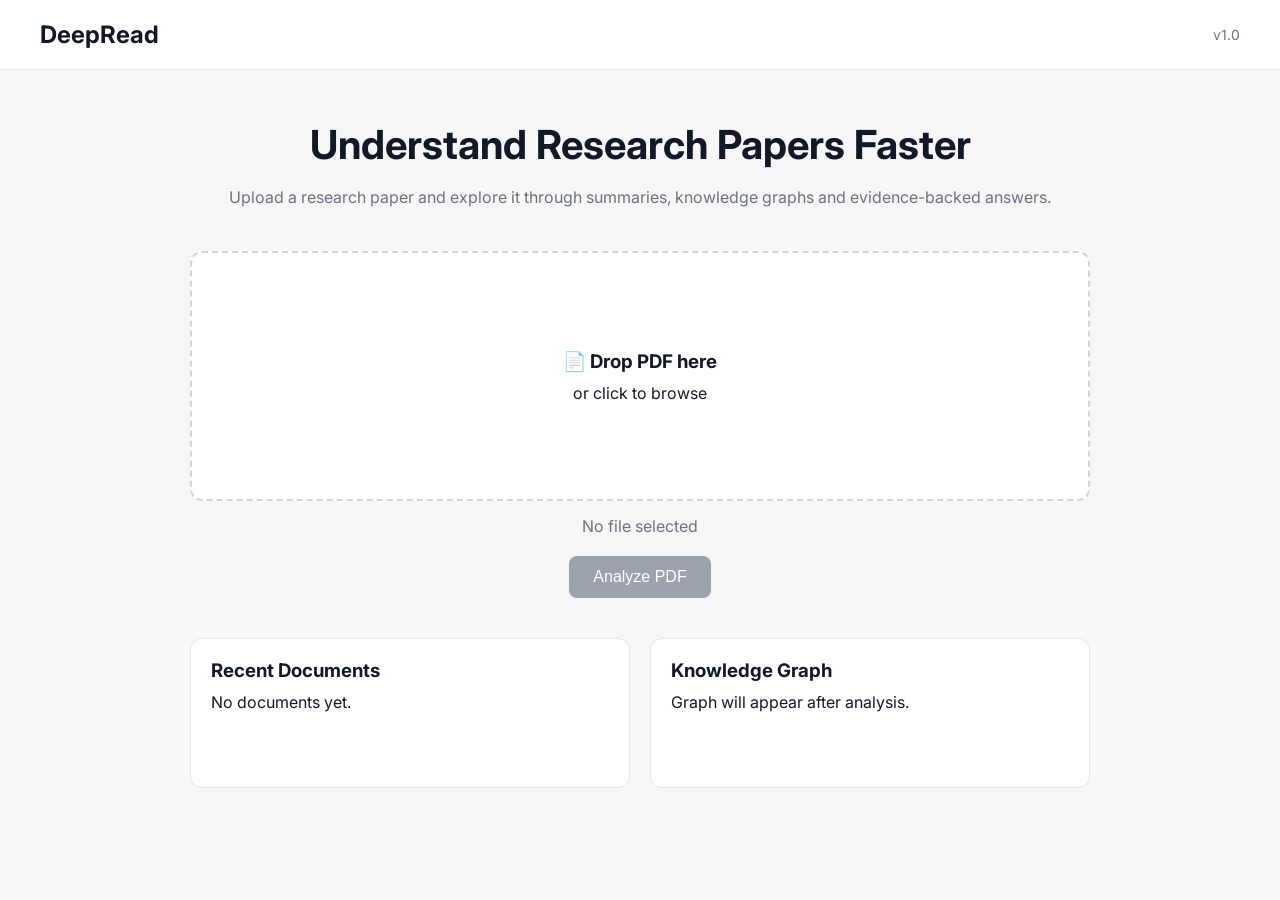
==== index.html @ c4358bf2 "Move frontend files to project root for github pages" ====
<!doctype html>
<html lang="en">
  <head>
    <meta charset="UTF-8" />
    <meta name="viewport" content="width=device-width, initial-scale=1.0" />
    <title>DeepRead</title>

    <link rel="stylesheet" href="style.css" />

    <link rel="preconnect" href="https://fonts.googleapis.com" />
    <link
      href="https://fonts.googleapis.com/css2?family=Inter:wght@400;500;600;700&display=swap"
      rel="stylesheet"
    />
  </head>

  <body>
    <nav>
      <h2>DeepRead</h2>

      <span class="version"> v1.0 </span>
    </nav>

    <main>
      <section class="hero">
        <h1>Understand Research Papers Faster</h1>

        <p>
          Upload a research paper and explore it through summaries, knowledge
          graphs and evidence-backed answers.
        </p>
      </section>

      <section class="upload-section">
        <label class="upload-box">
          <input type="file" id="pdfInput" accept=".pdf" hidden />

          <div class="upload-content">
            <h3>📄 Drop PDF here</h3>

            <p>or click to browse</p>
          </div>
        </label>

        <p id="fileName">No file selected</p>

        <button id="analyzeBtn" disabled>Analyze PDF</button>
      </section>

      <section class="cards">
        <div class="card">
          <h3>Recent Documents</h3>

          <p>No documents yet.</p>
        </div>

        <div class="card">
          <h3>Knowledge Graph</h3>

          <p>Graph will appear after analysis.</p>
        </div>
      </section>
    </main>

    <script src="script.js"></script>
  </body>
</html>
---- style.css ----
*{
margin:0;
padding:0;
box-sizing:border-box;
}

body{

font-family:Inter,sans-serif;
background:#f7f7f8;
color:#111827;

}

nav{
height:70px;
display:flex;
justify-content:space-between;
align-items:center;
padding:0 40px;
background:white;
border-bottom:1px solid #e5e7eb;
}

.version{
font-size:14px;
color:#6b7280;
}

main{
width:90%;
max-width:900px;
margin:50px auto;
}

.hero{
text-align:center;
margin-bottom:40px;
}

.hero h1{
font-size:40px;
margin-bottom:15px;
}

.hero p{
color:#6b7280;
line-height:1.7;
}

.upload-box{
display:flex;
justify-content:center;
align-items:center;
height:250px;
border:2px dashed #d1d5db;
background:white;
border-radius:12px;
cursor:pointer;
transition:.2s;
}

.upload-box:hover{

border-color:#2563eb;

}

.upload-content{

text-align:center;

}
.upload-content h3{
margin-bottom:10px;
}

#fileName{
margin-top:15px;
text-align:center;
color:#6b7280;
}

button{
display:block;
margin:20px auto;
padding:12px 24px;
border:none;
border-radius:8px;
background:#2563eb;
color:white;
font-size:16px;
cursor:pointer;
}

button:disabled{
background:#9ca3af;
cursor:not-allowed;
}

.cards{
margin-top:40px;
display:grid;
grid-template-columns:1fr 1fr;
gap:20px;
}

.card{
background:white;
padding:20px;
border-radius:12px;
border:1px solid #e5e7eb;
min-height:150px;
}

.card h3{

margin-bottom:10px;

}
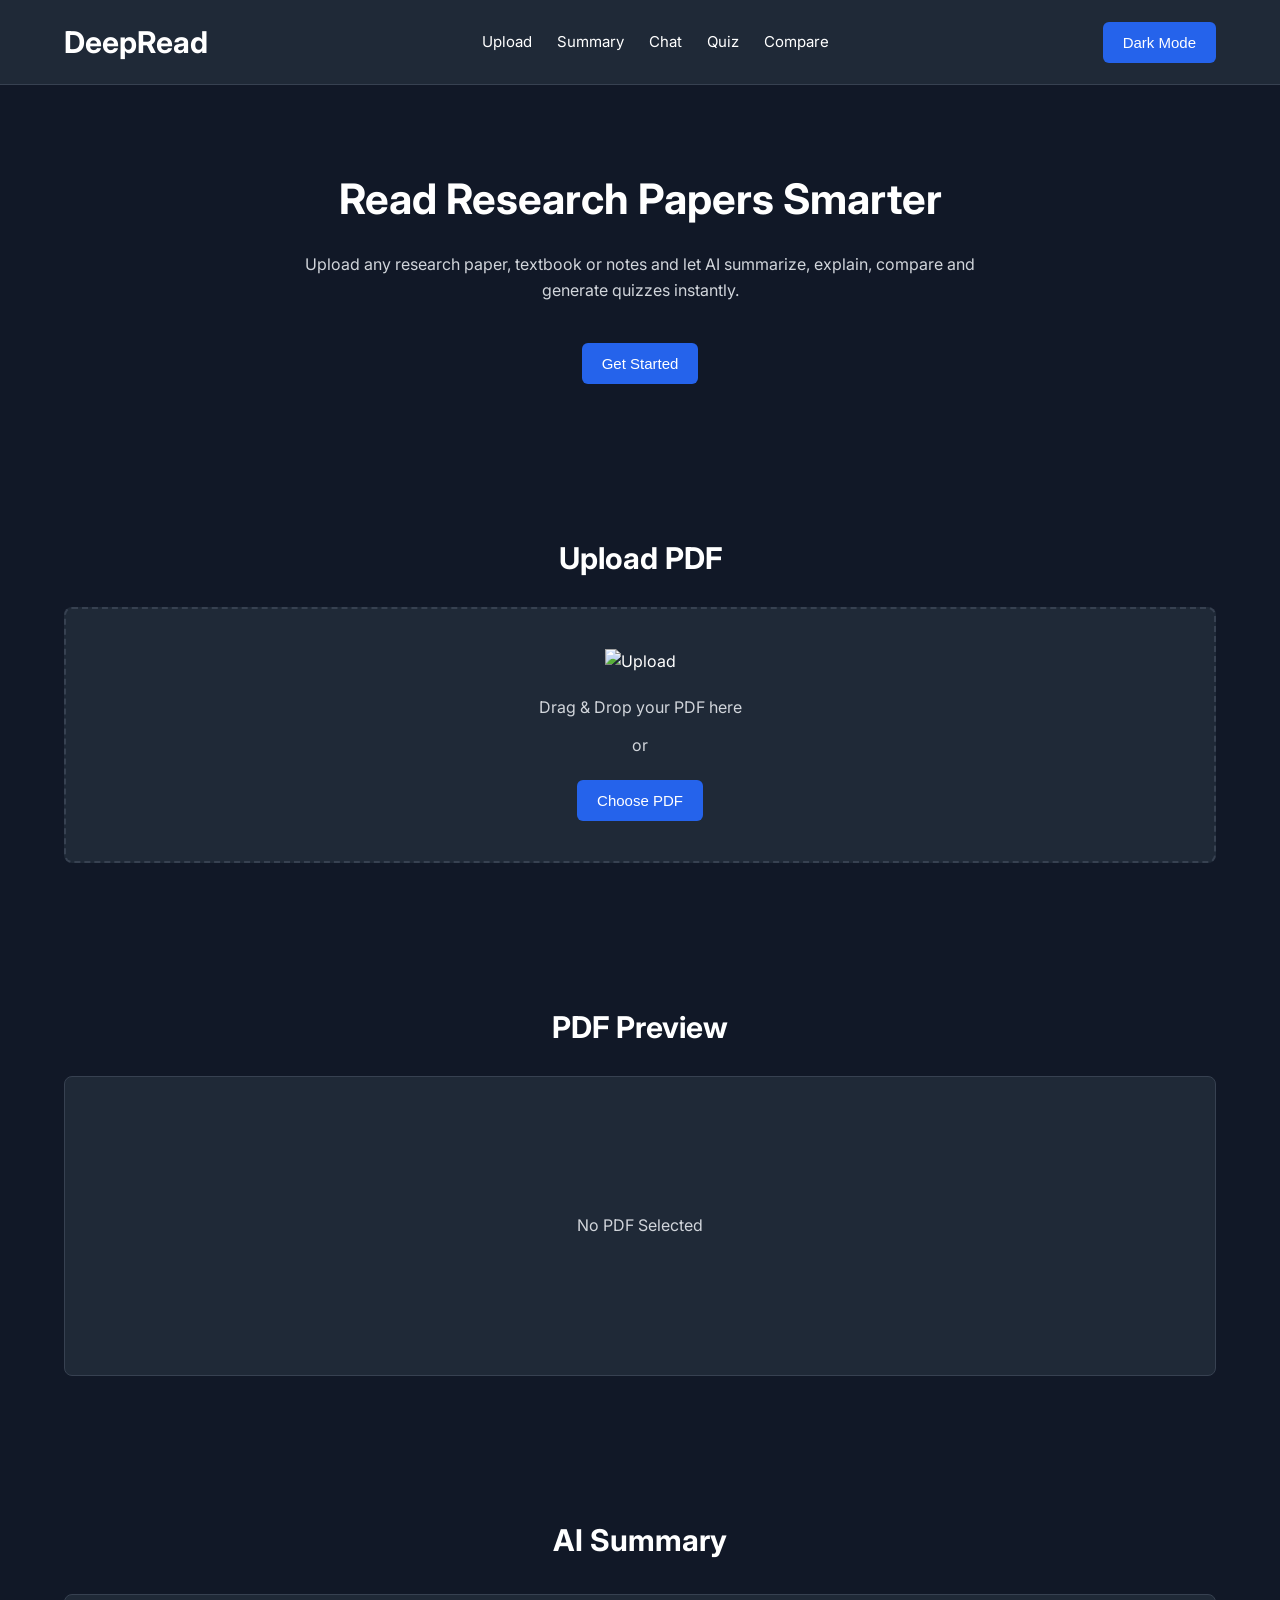
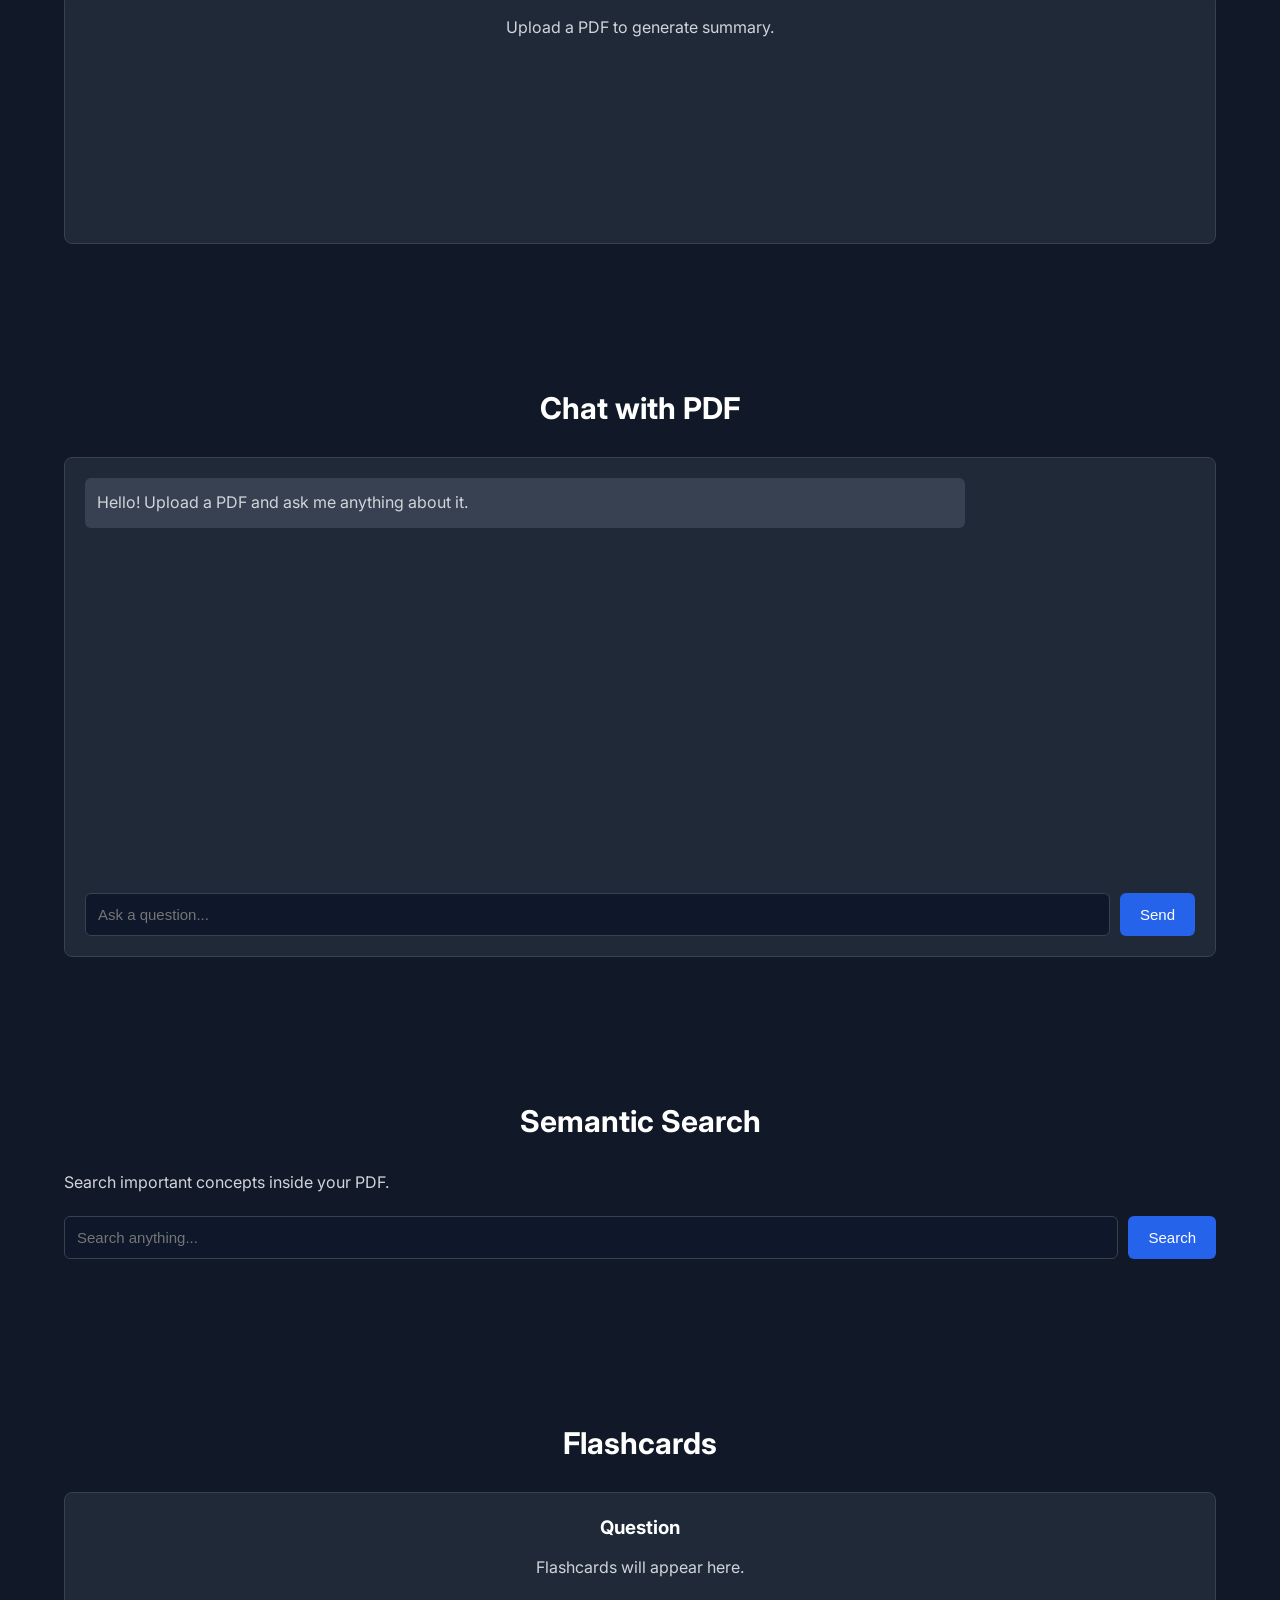
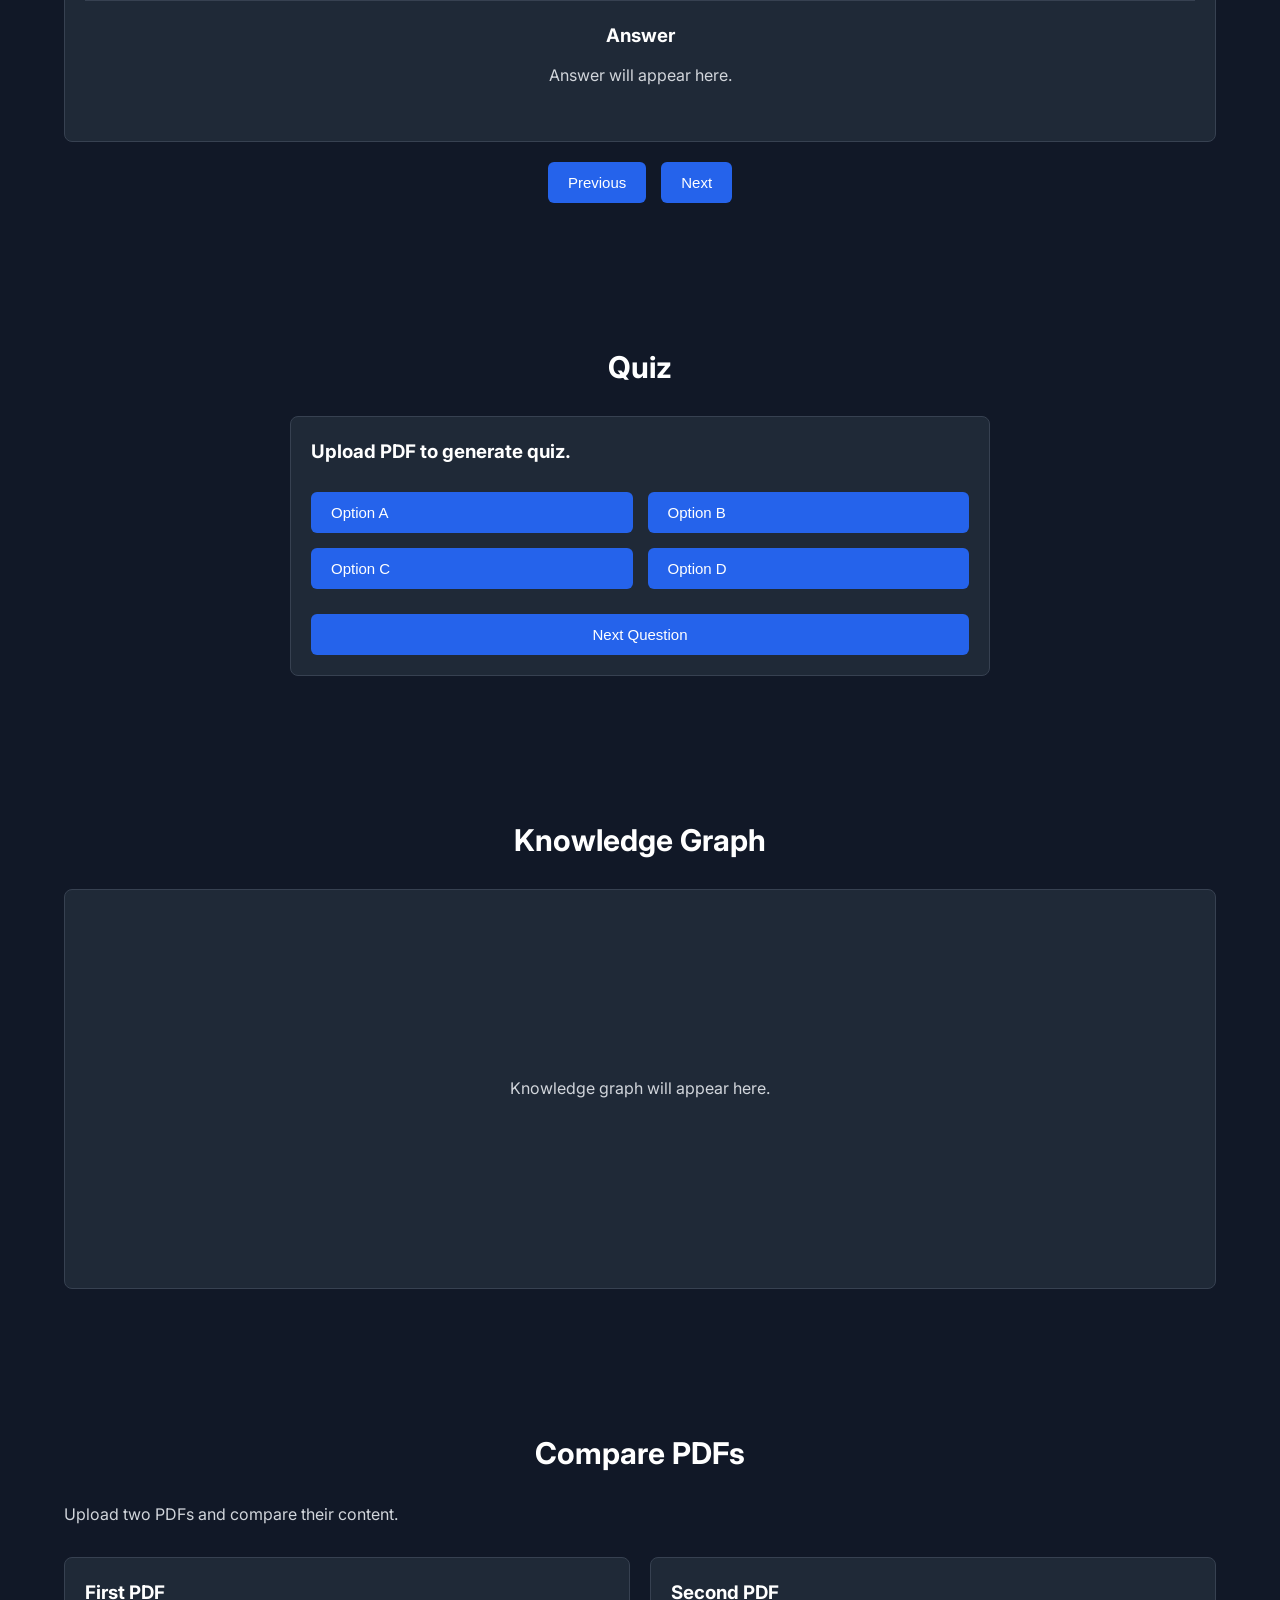
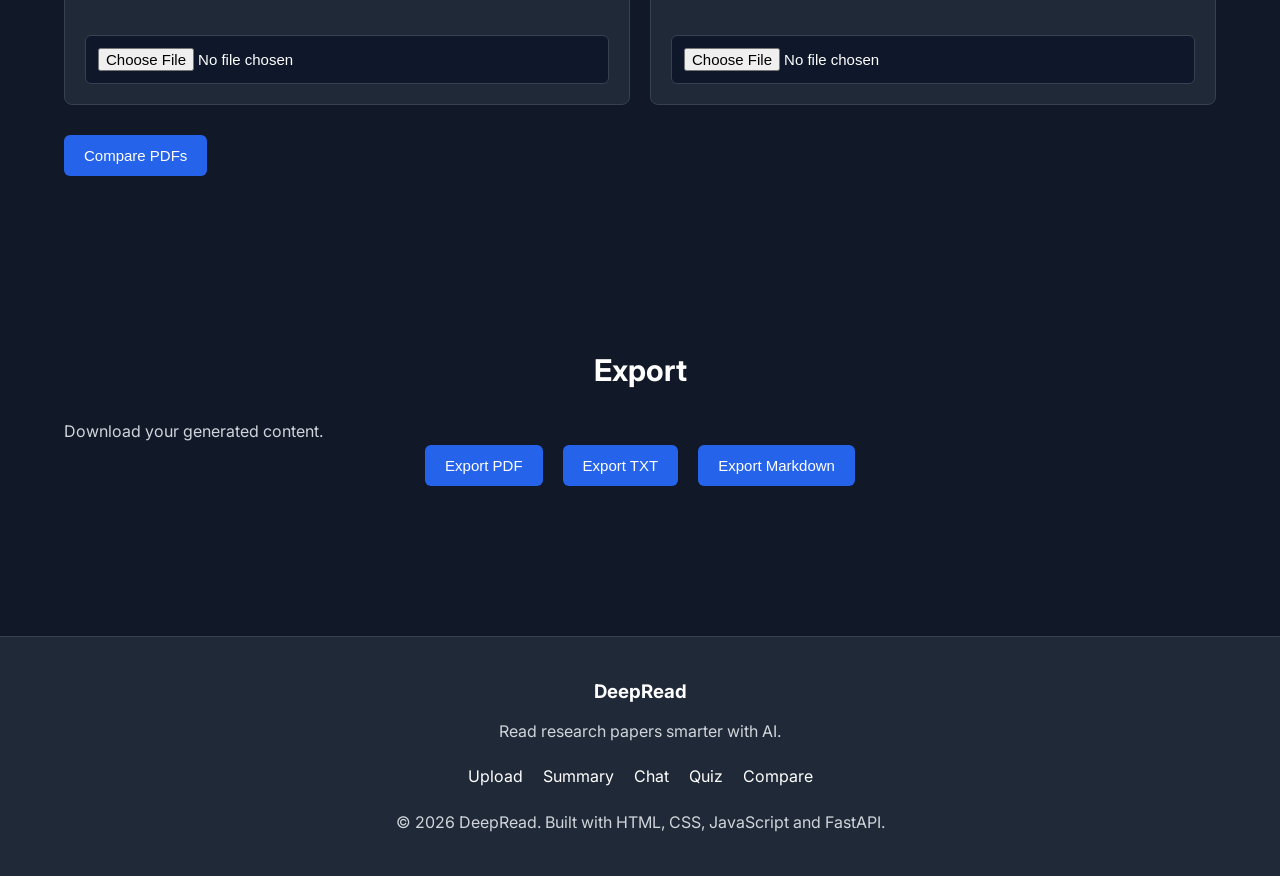
==== commit 887fba4f: "Add PDF text extraction service" ====
--- a/index.html
+++ b/index.html
@@ -1,67 +1,585 @@
-<!doctype html>
+<!DOCTYPE html>
 <html lang="en">
-  <head>
-    <meta charset="UTF-8" />
-    <meta name="viewport" content="width=device-width, initial-scale=1.0" />
-    <title>DeepRead</title>
-
-    <link rel="stylesheet" href="style.css" />
-
-    <link rel="preconnect" href="https://fonts.googleapis.com" />
-    <link
-      href="https://fonts.googleapis.com/css2?family=Inter:wght@400;500;600;700&display=swap"
-      rel="stylesheet"
-    />
-  </head>
-
-  <body>
-    <nav>
-      <h2>DeepRead</h2>
-
-      <span class="version"> v1.0 </span>
-    </nav>
-
-    <main>
-      <section class="hero">
-        <h1>Understand Research Papers Faster</h1>
+
+<head>
+    <meta charset="UTF-8">
+    <meta name="viewport" content="width=device-width, initial-scale=1.0">
+    <title>DeepRead - Read Research Papers Smarter</title>
+
+    <link rel="stylesheet" href="style.css">
+
+    <link rel="preconnect" href="https://fonts.googleapis.com">
+    <link rel="preconnect" href="https://fonts.gstatic.com" crossorigin>
+
+    <link href="https://fonts.googleapis.com/css2?family=Inter:wght@300;400;500;600;700&display=swap"
+        rel="stylesheet">
+</head>
+
+<body>
+
+    <!-- ================= HEADER ================= -->
+
+    <header>
+
+        <div class="container">
+
+            <div class="logo">
+
+                <h2>DeepRead</h2>
+
+            </div>
+
+            <nav>
+
+                <a href="#upload">Upload</a>
+
+                <a href="#summary">Summary</a>
+
+                <a href="#chat">Chat</a>
+
+                <a href="#quiz">Quiz</a>
+
+                <a href="#compare">Compare</a>
+
+            </nav>
+
+            <button id="themeBtn">
+                Dark Mode
+            </button>
+
+        </div>
+
+    </header>
+
+
+    <!-- ================= HERO ================= -->
+
+    <section class="hero">
+
+        <div class="container">
+
+            <h1>
+                Read Research Papers Smarter
+            </h1>
+
+            <p>
+
+                Upload any research paper, textbook or notes and let AI
+                summarize, explain, compare and generate quizzes instantly.
+
+            </p>
+
+            <button id="startBtn">
+
+                Get Started
+
+            </button>
+
+        </div>
+
+    </section>
+
+
+
+    <!-- ================= UPLOAD ================= -->
+
+    <section id="upload">
+
+        <div class="container">
+
+            <h2>
+
+                Upload PDF
+
+            </h2>
+
+            <div class="upload-box">
+
+                <img src="assets/upload.svg" alt="Upload">
+
+                <p>
+
+                    Drag & Drop your PDF here
+
+                </p>
+
+                <p>or</p>
+
+                <input type="file"
+                    id="pdfInput"
+                    accept=".pdf"
+                    hidden>
+
+                <button id="chooseBtn">
+
+                    Choose PDF
+
+                </button>
+
+            </div>
+
+        </div>
+
+    </section>
+
+
+
+    <!-- ================= PREVIEW ================= -->
+
+    <section id="preview">
+
+        <div class="container">
+
+            <h2>
+
+                PDF Preview
+
+            </h2>
+
+            <div class="preview-card">
+
+                <p>
+
+                    No PDF Selected
+
+                </p>
+
+            </div>
+
+        </div>
+
+    </section>
+
+
+
+    <!-- ================= SUMMARY ================= -->
+
+    <section id="summary">
+
+        <div class="container">
+
+            <div class="section-title">
+
+                <h2>
+
+                    AI Summary
+
+                </h2>
+
+            </div>
+
+            <div class="summary-card">
+
+                <p>
+
+                    Upload a PDF to generate summary.
+
+                </p>
+
+            </div>
+
+        </div>
+
+    </section>
+        <!-- ================= CHAT ================= -->
+
+    <section id="chat">
+
+        <div class="container">
+
+            <h2>Chat with PDF</h2>
+
+            <div class="chat-box">
+
+                <div class="chat-messages" id="chatMessages">
+
+                    <div class="message ai">
+
+                        <p>Hello! Upload a PDF and ask me anything about it.</p>
+
+                    </div>
+
+                </div>
+
+                <div class="chat-input">
+
+                    <input
+                        type="text"
+                        id="questionInput"
+                        placeholder="Ask a question...">
+
+                    <button id="sendBtn">
+
+                        Send
+
+                    </button>
+
+                </div>
+
+            </div>
+
+        </div>
+
+    </section>
+
+
+
+    <!-- ================= SEARCH ================= -->
+
+    <section id="search">
+
+        <div class="container">
+
+            <h2>Semantic Search</h2>
+
+            <p>
+
+                Search important concepts inside your PDF.
+
+            </p>
+
+            <div class="search-box">
+
+                <input
+                    type="text"
+                    id="searchInput"
+                    placeholder="Search anything...">
+
+                <button id="searchBtn">
+
+                    Search
+
+                </button>
+
+            </div>
+
+            <div id="searchResults">
+
+            </div>
+
+        </div>
+
+    </section>
+
+
+
+    <!-- ================= FLASHCARDS ================= -->
+
+    <section id="flashcards">
+
+        <div class="container">
+
+            <h2>
+
+                Flashcards
+
+            </h2>
+
+            <div class="flashcard">
+
+                <h3>
+
+                    Question
+
+                </h3>
+
+                <p id="flashQuestion">
+
+                    Flashcards will appear here.
+
+                </p>
+
+                <hr>
+
+                <h3>
+
+                    Answer
+
+                </h3>
+
+                <p id="flashAnswer">
+
+                    Answer will appear here.
+
+                </p>
+
+            </div>
+
+            <div class="flash-buttons">
+
+                <button id="prevFlash">
+
+                    Previous
+
+                </button>
+
+                <button id="nextFlash">
+
+                    Next
+
+                </button>
+
+            </div>
+
+        </div>
+
+    </section>
+
+
+
+    <!-- ================= QUIZ ================= -->
+
+    <section id="quiz">
+
+        <div class="container">
+
+            <h2>
+
+                Quiz
+
+            </h2>
+
+            <div class="quiz-card">
+
+                <h3 id="quizQuestion">
+
+                    Upload PDF to generate quiz.
+
+                </h3>
+
+                <div class="options">
+
+                    <button class="option">
+
+                        Option A
+
+                    </button>
+
+                    <button class="option">
+
+                        Option B
+
+                    </button>
+
+                    <button class="option">
+
+                        Option C
+
+                    </button>
+
+                    <button class="option">
+
+                        Option D
+
+                    </button>
+
+                </div>
+
+                <button id="nextQuestion">
+
+                    Next Question
+
+                </button>
+
+            </div>
+
+        </div>
+
+    </section>
+
+
+
+    <!-- ================= KNOWLEDGE GRAPH ================= -->
+
+    <section id="graph">
+
+        <div class="container">
+
+            <h2>
+
+                Knowledge Graph
+
+            </h2>
+
+            <div class="graph-box">
+
+                <p>
+
+                    Knowledge graph will appear here.
+
+                </p>
+
+            </div>
+
+        </div>
+
+    </section>
+        <!-- ================= COMPARE PDFS ================= -->
+
+    <section id="compare">
+
+        <div class="container">
+
+            <h2>Compare PDFs</h2>
+
+            <p>Upload two PDFs and compare their content.</p>
+
+            <div class="compare-box">
+
+                <div class="compare-card">
+
+                    <h3>First PDF</h3>
+
+                    <input
+                        type="file"
+                        id="pdfOne"
+                        accept=".pdf">
+
+                </div>
+
+                <div class="compare-card">
+
+                    <h3>Second PDF</h3>
+
+                    <input
+                        type="file"
+                        id="pdfTwo"
+                        accept=".pdf">
+
+                </div>
+
+            </div>
+
+            <button id="compareBtn">
+
+                Compare PDFs
+
+            </button>
+
+            <div id="compareResult">
+
+            </div>
+
+        </div>
+
+    </section>
+
+
+
+    <!-- ================= EXPORT ================= -->
+
+    <section id="export">
+
+        <div class="container">
+
+            <h2>Export</h2>
+
+            <p>Download your generated content.</p>
+
+            <div class="export-buttons">
+
+                <button id="exportPdf">
+
+                    Export PDF
+
+                </button>
+
+                <button id="exportTxt">
+
+                    Export TXT
+
+                </button>
+
+                <button id="exportMd">
+
+                    Export Markdown
+
+                </button>
+
+            </div>
+
+        </div>
+
+    </section>
+
+
+
+    <!-- ================= LOADING ================= -->
+
+    <div id="loading" class="loading">
+
+        <div class="loader"></div>
 
         <p>
-          Upload a research paper and explore it through summaries, knowledge
-          graphs and evidence-backed answers.
+
+            Processing PDF...
+
         </p>
-      </section>
-
-      <section class="upload-section">
-        <label class="upload-box">
-          <input type="file" id="pdfInput" accept=".pdf" hidden />
-
-          <div class="upload-content">
-            <h3>📄 Drop PDF here</h3>
-
-            <p>or click to browse</p>
-          </div>
-        </label>
-
-        <p id="fileName">No file selected</p>
-
-        <button id="analyzeBtn" disabled>Analyze PDF</button>
-      </section>
-
-      <section class="cards">
-        <div class="card">
-          <h3>Recent Documents</h3>
-
-          <p>No documents yet.</p>
-        </div>
-
-        <div class="card">
-          <h3>Knowledge Graph</h3>
-
-          <p>Graph will appear after analysis.</p>
-        </div>
-      </section>
-    </main>
+
+    </div>
+
+
+
+    <!-- ================= TOAST ================= -->
+
+    <div id="toast" class="toast">
+
+        <p id="toastMessage">
+
+            Done!
+
+        </p>
+
+    </div>
+
+
+
+    <!-- ================= FOOTER ================= -->
+
+    <footer>
+
+        <div class="container">
+
+            <h3>
+
+                DeepRead
+
+            </h3>
+
+            <p>
+
+                Read research papers smarter with AI.
+
+            </p>
+
+            <div class="footer-links">
+
+                <a href="#upload">Upload</a>
+
+                <a href="#summary">Summary</a>
+
+                <a href="#chat">Chat</a>
+
+                <a href="#quiz">Quiz</a>
+
+                <a href="#compare">Compare</a>
+
+            </div>
+
+            <p class="copyright">
+
+                © 2026 DeepRead. Built with HTML, CSS, JavaScript and FastAPI.
+
+            </p>
+
+        </div>
+
+    </footer>
+
+
 
     <script src="script.js"></script>
-  </body>
-</html>
+
+</body>
+
+</html>
--- a/style.css
+++ b/style.css
@@ -1,120 +1,860 @@
+/* ==========================
+   RESET
+========================== */
+
 *{
-margin:0;
-padding:0;
-box-sizing:border-box;
+    margin:0;
+    padding:0;
+    box-sizing:border-box;
+}
+
+html{
+    scroll-behavior:smooth;
 }
 
 body{
-
-font-family:Inter,sans-serif;
-background:#f7f7f8;
-color:#111827;
+    font-family:Inter,sans-serif;
+    background:#111827;
+    color:#ffffff;
+    line-height:1.6;
+}
+
+/* ==========================
+   COLORS
+========================== */
+
+:root{
+
+    --bg:#111827;
+
+    --card:#1f2937;
+
+    --border:#374151;
+
+    --primary:#2563eb;
+
+    --primary-hover:#1d4ed8;
+
+    --text:#ffffff;
+
+}
+
+/* ==========================
+   CONTAINER
+========================== */
+
+.container{
+
+    width:90%;
+
+    max-width:1200px;
+
+    margin:auto;
+
+}
+
+/* ==========================
+   LINKS
+========================== */
+
+a{
+
+    color:#ffffff;
+
+    text-decoration:none;
+
+}
+
+a:hover{
+
+    color:var(--primary);
+
+}
+
+/* ==========================
+   BUTTONS
+========================== */
+
+button{
+
+    background:var(--primary);
+
+    color:#ffffff;
+
+    border:none;
+
+    padding:12px 20px;
+
+    border-radius:6px;
+
+    cursor:pointer;
+
+    font-size:15px;
+
+    transition:.2s;
+
+}
+
+button:hover{
+
+    background:var(--primary-hover);
+
+}
+
+button:disabled{
+
+    opacity:.6;
+
+    cursor:not-allowed;
+
+}
+
+/* ==========================
+   INPUTS
+========================== */
+
+input{
+
+    width:100%;
+
+    padding:12px;
+
+    border:1px solid var(--border);
+
+    background:#0f172a;
+
+    color:#ffffff;
+
+    border-radius:6px;
+
+    font-size:15px;
+
+}
+
+input:focus{
+
+    outline:none;
+
+    border-color:var(--primary);
+
+}
+
+/* ==========================
+   HEADINGS
+========================== */
+
+h1{
+
+    font-size:42px;
+
+    margin-bottom:20px;
+
+}
+
+h2{
+
+    font-size:30px;
+
+    margin-bottom:20px;
+
+}
+
+h3{
+
+    margin-bottom:12px;
+
+}
+
+p{
+
+    color:#d1d5db;
+
+}
+
+/* ==========================
+   HEADER
+========================== */
+
+header{
+
+    background:#1f2937;
+
+    border-bottom:1px solid var(--border);
+
+    position:sticky;
+
+    top:0;
+
+    z-index:100;
+
+}
+
+header .container{
+
+    display:flex;
+
+    justify-content:space-between;
+
+    align-items:center;
+
+    padding:18px 0;
+
+}
+
+.logo h2{
+
+    margin:0;
 
 }
 
 nav{
-height:70px;
-display:flex;
-justify-content:space-between;
-align-items:center;
-padding:0 40px;
-background:white;
-border-bottom:1px solid #e5e7eb;
-}
-
-.version{
-font-size:14px;
-color:#6b7280;
-}
-
-main{
-width:90%;
-max-width:900px;
-margin:50px auto;
-}
+
+    display:flex;
+
+    gap:25px;
+
+}
+
+nav a{
+
+    font-size:15px;
+
+}
+
+/* ==========================
+   HERO
+========================== */
 
 .hero{
-text-align:center;
-margin-bottom:40px;
-}
-
-.hero h1{
-font-size:40px;
-margin-bottom:15px;
+
+    padding:80px 0;
+
+    text-align:center;
+
 }
 
 .hero p{
-color:#6b7280;
-line-height:1.7;
-}
+
+    max-width:700px;
+
+    margin:20px auto;
+
+}
+
+#startBtn{
+
+    margin-top:20px;
+
+}
+/* ==========================
+   SECTIONS
+========================== */
+
+section{
+
+    padding:70px 0;
+
+}
+
+section h2{
+
+    margin-bottom:25px;
+
+    text-align:center;
+
+}
+
+/* ==========================
+   CARD
+========================== */
+
+.preview-card,
+.summary-card,
+.flashcard,
+.quiz-card,
+.graph-box,
+.compare-card,
+.chat-box{
+
+    background:var(--card);
+
+    border:1px solid var(--border);
+
+    border-radius:8px;
+
+    padding:20px;
+
+}
+
+.preview-card p,
+.summary-card p{
+
+    text-align:center;
+
+}
+
+/* ==========================
+   UPLOAD
+========================== */
 
 .upload-box{
-display:flex;
-justify-content:center;
-align-items:center;
-height:250px;
-border:2px dashed #d1d5db;
-background:white;
-border-radius:12px;
-cursor:pointer;
-transition:.2s;
+
+    background:var(--card);
+
+    border:2px dashed var(--border);
+
+    border-radius:8px;
+
+    padding:40px;
+
+    text-align:center;
+
+}
+
+.upload-box img{
+
+    width:70px;
+
+    margin-bottom:20px;
+
+}
+
+.upload-box p{
+
+    margin-bottom:12px;
+
+}
+
+.upload-box button{
+
+    margin-top:10px;
+
+}
+
+/* ==========================
+   PREVIEW
+========================== */
+
+.preview-card{
+
+    min-height:300px;
+
+    display:flex;
+
+    justify-content:center;
+
+    align-items:center;
+
+}
+
+/* PDF Preview */
+
+#pdfViewer{
+
+    width:100%;
+
+    height:600px;
+
+    border:none;
+
+    display:none;
+
+}
+
+/* ==========================
+   SUMMARY
+========================== */
+
+.summary-card{
+
+    min-height:250px;
+
+}
+
+.summary-card ul{
+
+    margin-top:15px;
+
+    padding-left:20px;
+
+}
+
+.summary-card li{
+
+    margin-bottom:10px;
+
+}
+
+/* ==========================
+   SEARCH
+========================== */
+
+.search-box{
+
+    display:flex;
+
+    gap:10px;
+
+    margin:20px 0;
+
+}
+
+.search-box input{
+
+    flex:1;
+
+}
+
+#searchResults{
+
+    margin-top:20px;
+
+}
+
+.search-result{
+
+    background:var(--card);
+
+    border:1px solid var(--border);
+
+    border-radius:6px;
+
+    padding:15px;
+
+    margin-bottom:15px;
+
+}
+
+.search-result h4{
+
+    margin-bottom:8px;
+
+}
+
+.search-result p{
+
+    font-size:14px;
+
+}
+
+/* ==========================
+   COMMON BOX
+========================== */
+
+.section-title{
+
+    text-align:center;
+
+    margin-bottom:30px;
+
+}
+
+.section-title p{
+
+    margin-top:10px;
+
+}
+.upload-box{
+
+    transition:.2s;
+
 }
 
 .upload-box:hover{
 
-border-color:#2563eb;
-
-}
-
-.upload-content{
-
-text-align:center;
-
-}
-.upload-content h3{
-margin-bottom:10px;
-}
-
-#fileName{
-margin-top:15px;
-text-align:center;
-color:#6b7280;
-}
-
-button{
-display:block;
-margin:20px auto;
-padding:12px 24px;
-border:none;
-border-radius:8px;
-background:#2563eb;
-color:white;
-font-size:16px;
-cursor:pointer;
-}
-
-button:disabled{
-background:#9ca3af;
-cursor:not-allowed;
-}
-
-.cards{
-margin-top:40px;
-display:grid;
-grid-template-columns:1fr 1fr;
-gap:20px;
-}
-
-.card{
-background:white;
-padding:20px;
-border-radius:12px;
-border:1px solid #e5e7eb;
-min-height:150px;
-}
-
-.card h3{
-
-margin-bottom:10px;
+    border-color:var(--primary);
+
+}
+
+/* ==========================
+   CHAT
+========================== */
+
+.chat-box{
+
+    height:500px;
+
+    display:flex;
+
+    flex-direction:column;
+
+}
+
+.chat-messages{
+
+    flex:1;
+
+    overflow-y:auto;
+
+    margin-bottom:20px;
+
+    padding-right:10px;
+
+}
+
+.message{
+
+    padding:12px;
+
+    border-radius:6px;
+
+    margin-bottom:15px;
+
+    max-width:80%;
+
+}
+
+.message.ai{
+
+    background:#374151;
+
+}
+
+.message.user{
+
+    background:#2563eb;
+
+    margin-left:auto;
+
+}
+
+.chat-input{
+
+    display:flex;
+
+    gap:10px;
+
+}
+
+.chat-input input{
+
+    flex:1;
+
+}
+
+
+/* ==========================
+   FLASHCARDS
+========================== */
+
+.flashcard{
+
+    text-align:center;
+
+    min-height:250px;
+
+}
+
+.flashcard hr{
+
+    margin:20px 0;
+
+    border:none;
+
+    border-top:1px solid var(--border);
+
+}
+
+.flash-buttons{
+
+    display:flex;
+
+    justify-content:center;
+
+    gap:15px;
+
+    margin-top:20px;
+
+}
+
+
+/* ==========================
+   QUIZ
+========================== */
+
+.quiz-card{
+
+    max-width:700px;
+
+    margin:auto;
+
+}
+
+.options{
+
+    display:grid;
+
+    grid-template-columns:1fr 1fr;
+
+    gap:15px;
+
+    margin:25px 0;
+
+}
+
+.option{
+
+    width:100%;
+
+    text-align:left;
+
+}
+
+.option:hover{
+
+    background:#1d4ed8;
+
+}
+
+#nextQuestion{
+
+    width:100%;
+
+}
+
+
+/* ==========================
+   GRAPH
+========================== */
+
+.graph-box{
+
+    min-height:400px;
+
+    display:flex;
+
+    justify-content:center;
+
+    align-items:center;
+
+    text-align:center;
+
+}
+
+
+/* ==========================
+   COMPARE
+========================== */
+
+.compare-box{
+
+    display:grid;
+
+    grid-template-columns:1fr 1fr;
+
+    gap:20px;
+
+    margin:30px 0;
+
+}
+
+.compare-card input{
+
+    margin-top:15px;
+
+}
+
+#compareResult{
+
+    margin-top:30px;
+
+}
+
+
+/* ==========================
+   EXPORT
+========================== */
+
+.export-buttons{
+
+    display:flex;
+
+    justify-content:center;
+
+    gap:20px;
+
+    flex-wrap:wrap;
+
+}
+
+
+/* ==========================
+   LOADING
+========================== */
+
+.loading{
+
+    position:fixed;
+
+    top:0;
+
+    left:0;
+
+    width:100%;
+
+    height:100%;
+
+    background:#111827;
+
+    display:none;
+
+    justify-content:center;
+
+    align-items:center;
+
+    flex-direction:column;
+
+}
+
+.loader{
+
+    width:45px;
+
+    height:45px;
+
+    border:4px solid #374151;
+
+    border-top:4px solid #2563eb;
+
+    border-radius:50%;
+
+    animation:spin 1s linear infinite;
+
+}
+
+@keyframes spin{
+
+    from{
+
+        transform:rotate(0deg);
+
+    }
+
+    to{
+
+        transform:rotate(360deg);
+
+    }
+
+}
+
+
+/* ==========================
+   TOAST
+========================== */
+
+.toast{
+
+    position:fixed;
+
+    right:20px;
+
+    bottom:20px;
+
+    background:#1f2937;
+
+    border:1px solid var(--border);
+
+    padding:15px 20px;
+
+    border-radius:6px;
+
+    display:none;
+
+}
+
+
+/* ==========================
+   FOOTER
+========================== */
+
+footer{
+
+    margin-top:80px;
+
+    background:#1f2937;
+
+    border-top:1px solid var(--border);
+
+    padding:40px 0;
+
+    text-align:center;
+
+}
+
+.footer-links{
+
+    margin:20px 0;
+
+    display:flex;
+
+    justify-content:center;
+
+    gap:20px;
+
+    flex-wrap:wrap;
+
+}
+
+.footer-links a:hover{
+
+    color:#2563eb;
+
+}
+
+
+/* ==========================
+   RESPONSIVE
+========================== */
+
+@media(max-width:768px){
+
+    nav{
+
+        display:none;
+
+    }
+
+    h1{
+
+        font-size:32px;
+
+    }
+
+    h2{
+
+        font-size:24px;
+
+    }
+
+    .compare-box{
+
+        grid-template-columns:1fr;
+
+    }
+
+    .options{
+
+        grid-template-columns:1fr;
+
+    }
+
+    .chat-input{
+
+        flex-direction:column;
+
+    }
+
+    .export-buttons{
+
+        flex-direction:column;
+
+    }
+
+    button{
+
+        width:100%;
+
+    }
 
 }
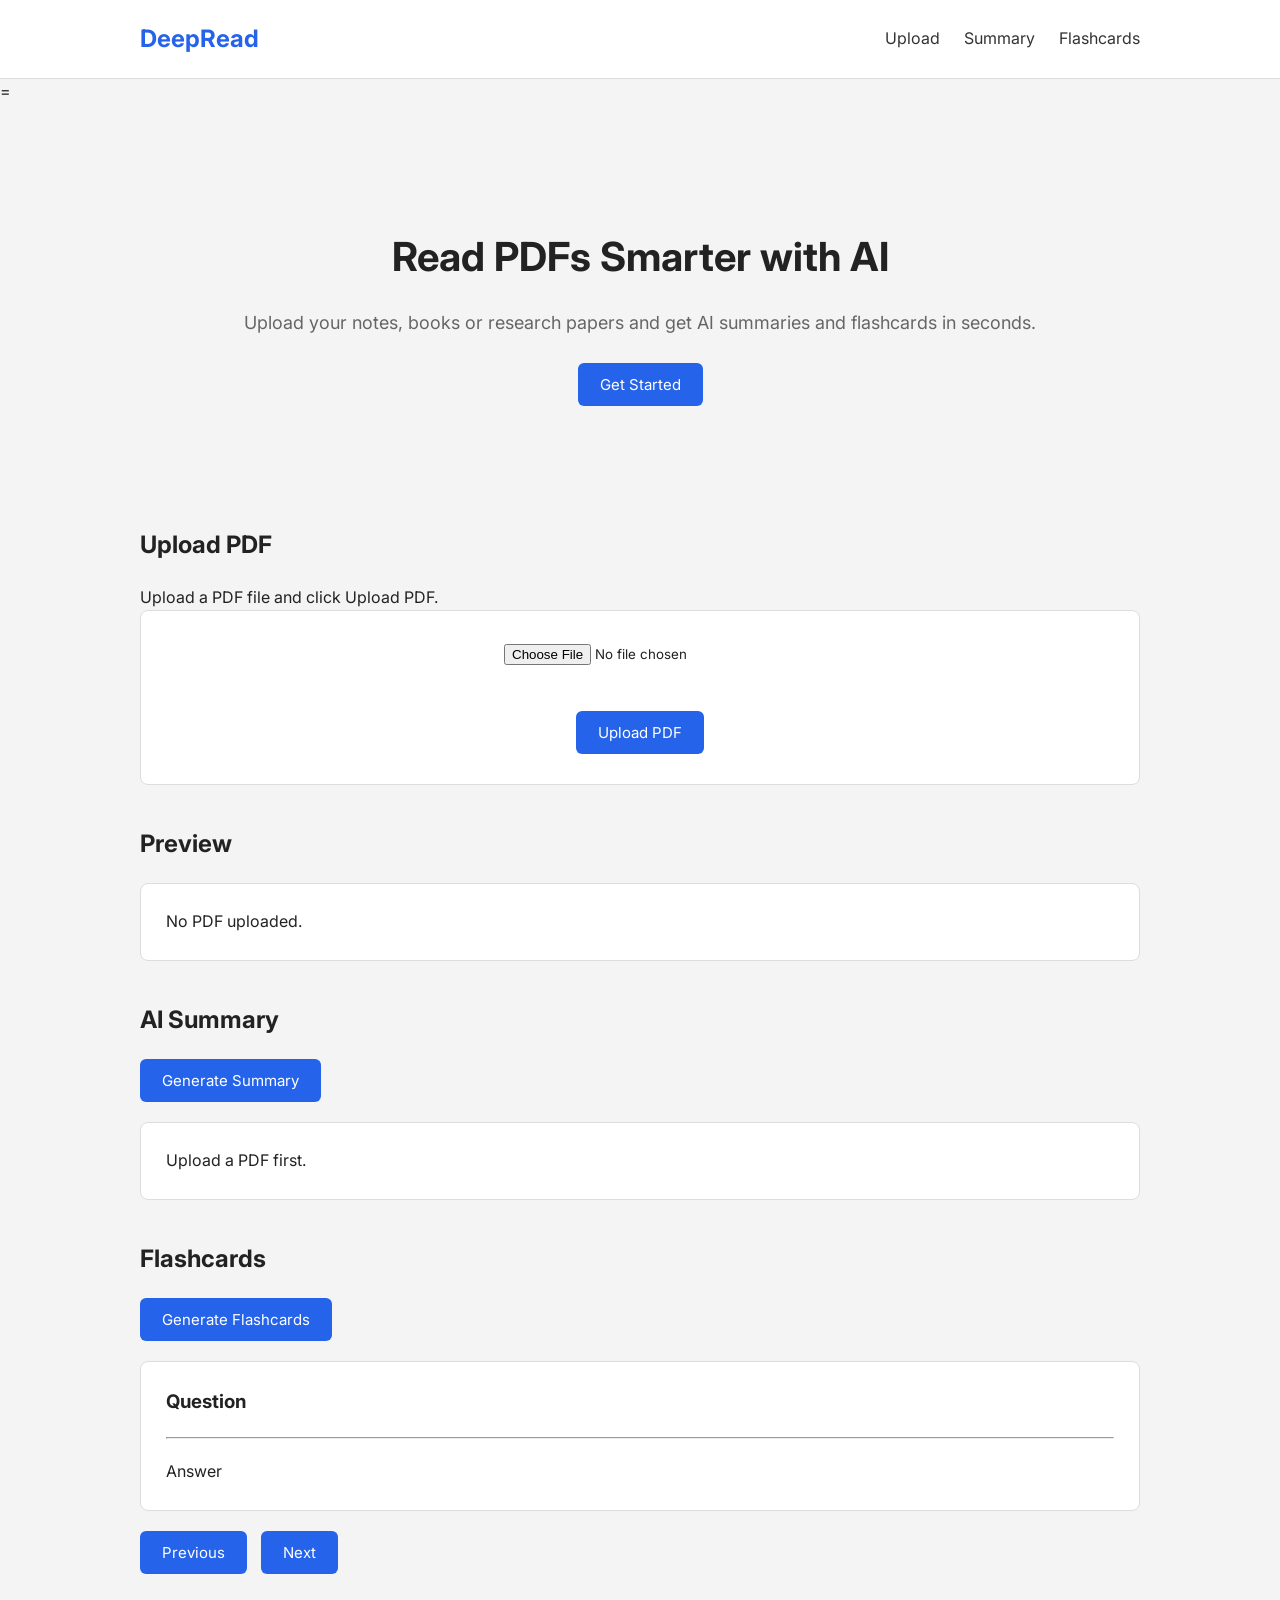
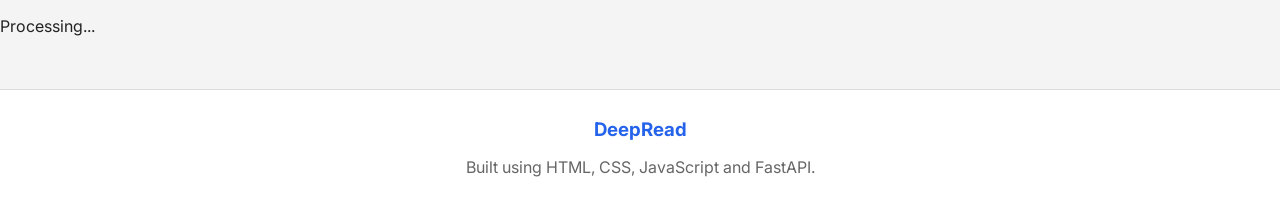
==== commit 117bab24: "Final Commit - DEEPREAD" ====
--- a/index.html
+++ b/index.html
@@ -4,7 +4,7 @@
 <head>
     <meta charset="UTF-8">
     <meta name="viewport" content="width=device-width, initial-scale=1.0">
-    <title>DeepRead - Read Research Papers Smarter</title>
+    <title>DeepRead</title>
 
     <link rel="stylesheet" href="style.css">
 
@@ -16,562 +16,193 @@
 </head>
 
 <body>
-
-    <!-- ================= HEADER ================= -->
-
     <header>
 
         <div class="container">
 
-            <div class="logo">
-
-                <h2>DeepRead</h2>
+            <h2>DeepRead</h2>
+
+            <nav>
+
+                <a href="#upload">Upload</a>
+                <a href="#summary">Summary</a>
+                <a href="#flashcards">Flashcards</a>
+
+            </nav>
+
+        </div>
+
+    </header>
+
+=
+    <section class="hero">
+
+       <h1>Read PDFs Smarter with AI</h1>
+
+<p>
+    Upload your notes, books or research papers and get AI summaries
+    and flashcards in seconds.
+</p>
+
+<br>
+
+<a href="#upload">
+    <button>Get Started</button>
+</a>
+
+    </section>
+
+
+
+<section id="upload">
+
+    <div class="container">
+
+        <h2>Upload PDF</h2>
+
+        <p class="upload-text">
+            Upload a PDF file and click Upload PDF.
+        </p>
+
+        <div class="upload-box">
+
+            <input
+                type="file"
+                id="pdfInput"
+                accept=".pdf">
+
+            <br><br>
+
+            <button id="uploadBtn">
+                Upload PDF
+            </button>
+
+        </div>
+
+    </div>
+
+</section>
+
+
+
+    <section id="preview">
+
+        <div class="container">
+
+            <h2>Preview</h2>
+
+            <div class="preview-card">
+
+                <div id="previewText">
+    No PDF uploaded.
+</div>
 
             </div>
 
-            <nav>
-
-                <a href="#upload">Upload</a>
-
-                <a href="#summary">Summary</a>
-
-                <a href="#chat">Chat</a>
-
-                <a href="#quiz">Quiz</a>
-
-                <a href="#compare">Compare</a>
-
-            </nav>
-
-            <button id="themeBtn">
-                Dark Mode
+        </div>
+
+    </section>
+
+
+
+
+    <section id="summary">
+
+        <div class="container">
+
+            <h2>AI Summary</h2>
+
+            <button id="summaryBtn">
+
+                Generate Summary
+
             </button>
 
-        </div>
-
-    </header>
-
-
-    <!-- ================= HERO ================= -->
-
-    <section class="hero">
-
-        <div class="container">
-
-            <h1>
-                Read Research Papers Smarter
-            </h1>
+            <div class="summary-card" id="summaryCard">
+
+    <p id="summaryText">
+        Upload a PDF first.
+    </p>
+
+</div>
+
+        </div>
+
+    </section>
+
+
+
+    
+
+    <section id="flashcards">
+
+        <div class="container">
+
+            <h2>Flashcards</h2>
+
+            <button id="flashcardBtn">
+
+                Generate Flashcards
+
+            </button>
+
+            <div class="flashcard">
+
+    <h3 id="flashQuestion">
+        Question
+    </h3>
+
+    <hr>
+
+    <p id="flashAnswer">
+        Answer
+    </p>
+
+</div>
+
+<div class="flash-buttons">
+
+    <button id="prevFlash">
+        Previous
+    </button>
+
+    <button id="nextFlash">
+        Next
+    </button>
+
+</div>
+
+
+
+    </section>
+
+
+
+    <div id="loading">
+
+        <p>
+
+            Processing...
+
+        </p>
+
+    </div>
+
+
+
+
+    <footer>
+
+        <div class="container">
+
+            <h3>DeepRead</h3>
 
             <p>
 
-                Upload any research paper, textbook or notes and let AI
-                summarize, explain, compare and generate quizzes instantly.
+                Built using HTML, CSS, JavaScript and FastAPI.
 
             </p>
 
-            <button id="startBtn">
-
-                Get Started
-
-            </button>
-
-        </div>
-
-    </section>
-
-
-
-    <!-- ================= UPLOAD ================= -->
-
-    <section id="upload">
-
-        <div class="container">
-
-            <h2>
-
-                Upload PDF
-
-            </h2>
-
-            <div class="upload-box">
-
-                <img src="assets/upload.svg" alt="Upload">
-
-                <p>
-
-                    Drag & Drop your PDF here
-
-                </p>
-
-                <p>or</p>
-
-                <input type="file"
-                    id="pdfInput"
-                    accept=".pdf"
-                    hidden>
-
-                <button id="chooseBtn">
-
-                    Choose PDF
-
-                </button>
-
-            </div>
-
-        </div>
-
-    </section>
-
-
-
-    <!-- ================= PREVIEW ================= -->
-
-    <section id="preview">
-
-        <div class="container">
-
-            <h2>
-
-                PDF Preview
-
-            </h2>
-
-            <div class="preview-card">
-
-                <p>
-
-                    No PDF Selected
-
-                </p>
-
-            </div>
-
-        </div>
-
-    </section>
-
-
-
-    <!-- ================= SUMMARY ================= -->
-
-    <section id="summary">
-
-        <div class="container">
-
-            <div class="section-title">
-
-                <h2>
-
-                    AI Summary
-
-                </h2>
-
-            </div>
-
-            <div class="summary-card">
-
-                <p>
-
-                    Upload a PDF to generate summary.
-
-                </p>
-
-            </div>
-
-        </div>
-
-    </section>
-        <!-- ================= CHAT ================= -->
-
-    <section id="chat">
-
-        <div class="container">
-
-            <h2>Chat with PDF</h2>
-
-            <div class="chat-box">
-
-                <div class="chat-messages" id="chatMessages">
-
-                    <div class="message ai">
-
-                        <p>Hello! Upload a PDF and ask me anything about it.</p>
-
-                    </div>
-
-                </div>
-
-                <div class="chat-input">
-
-                    <input
-                        type="text"
-                        id="questionInput"
-                        placeholder="Ask a question...">
-
-                    <button id="sendBtn">
-
-                        Send
-
-                    </button>
-
-                </div>
-
-            </div>
-
-        </div>
-
-    </section>
-
-
-
-    <!-- ================= SEARCH ================= -->
-
-    <section id="search">
-
-        <div class="container">
-
-            <h2>Semantic Search</h2>
-
-            <p>
-
-                Search important concepts inside your PDF.
-
-            </p>
-
-            <div class="search-box">
-
-                <input
-                    type="text"
-                    id="searchInput"
-                    placeholder="Search anything...">
-
-                <button id="searchBtn">
-
-                    Search
-
-                </button>
-
-            </div>
-
-            <div id="searchResults">
-
-            </div>
-
-        </div>
-
-    </section>
-
-
-
-    <!-- ================= FLASHCARDS ================= -->
-
-    <section id="flashcards">
-
-        <div class="container">
-
-            <h2>
-
-                Flashcards
-
-            </h2>
-
-            <div class="flashcard">
-
-                <h3>
-
-                    Question
-
-                </h3>
-
-                <p id="flashQuestion">
-
-                    Flashcards will appear here.
-
-                </p>
-
-                <hr>
-
-                <h3>
-
-                    Answer
-
-                </h3>
-
-                <p id="flashAnswer">
-
-                    Answer will appear here.
-
-                </p>
-
-            </div>
-
-            <div class="flash-buttons">
-
-                <button id="prevFlash">
-
-                    Previous
-
-                </button>
-
-                <button id="nextFlash">
-
-                    Next
-
-                </button>
-
-            </div>
-
-        </div>
-
-    </section>
-
-
-
-    <!-- ================= QUIZ ================= -->
-
-    <section id="quiz">
-
-        <div class="container">
-
-            <h2>
-
-                Quiz
-
-            </h2>
-
-            <div class="quiz-card">
-
-                <h3 id="quizQuestion">
-
-                    Upload PDF to generate quiz.
-
-                </h3>
-
-                <div class="options">
-
-                    <button class="option">
-
-                        Option A
-
-                    </button>
-
-                    <button class="option">
-
-                        Option B
-
-                    </button>
-
-                    <button class="option">
-
-                        Option C
-
-                    </button>
-
-                    <button class="option">
-
-                        Option D
-
-                    </button>
-
-                </div>
-
-                <button id="nextQuestion">
-
-                    Next Question
-
-                </button>
-
-            </div>
-
-        </div>
-
-    </section>
-
-
-
-    <!-- ================= KNOWLEDGE GRAPH ================= -->
-
-    <section id="graph">
-
-        <div class="container">
-
-            <h2>
-
-                Knowledge Graph
-
-            </h2>
-
-            <div class="graph-box">
-
-                <p>
-
-                    Knowledge graph will appear here.
-
-                </p>
-
-            </div>
-
-        </div>
-
-    </section>
-        <!-- ================= COMPARE PDFS ================= -->
-
-    <section id="compare">
-
-        <div class="container">
-
-            <h2>Compare PDFs</h2>
-
-            <p>Upload two PDFs and compare their content.</p>
-
-            <div class="compare-box">
-
-                <div class="compare-card">
-
-                    <h3>First PDF</h3>
-
-                    <input
-                        type="file"
-                        id="pdfOne"
-                        accept=".pdf">
-
-                </div>
-
-                <div class="compare-card">
-
-                    <h3>Second PDF</h3>
-
-                    <input
-                        type="file"
-                        id="pdfTwo"
-                        accept=".pdf">
-
-                </div>
-
-            </div>
-
-            <button id="compareBtn">
-
-                Compare PDFs
-
-            </button>
-
-            <div id="compareResult">
-
-            </div>
-
-        </div>
-
-    </section>
-
-
-
-    <!-- ================= EXPORT ================= -->
-
-    <section id="export">
-
-        <div class="container">
-
-            <h2>Export</h2>
-
-            <p>Download your generated content.</p>
-
-            <div class="export-buttons">
-
-                <button id="exportPdf">
-
-                    Export PDF
-
-                </button>
-
-                <button id="exportTxt">
-
-                    Export TXT
-
-                </button>
-
-                <button id="exportMd">
-
-                    Export Markdown
-
-                </button>
-
-            </div>
-
-        </div>
-
-    </section>
-
-
-
-    <!-- ================= LOADING ================= -->
-
-    <div id="loading" class="loading">
-
-        <div class="loader"></div>
-
-        <p>
-
-            Processing PDF...
-
-        </p>
-
-    </div>
-
-
-
-    <!-- ================= TOAST ================= -->
-
-    <div id="toast" class="toast">
-
-        <p id="toastMessage">
-
-            Done!
-
-        </p>
-
-    </div>
-
-
-
-    <!-- ================= FOOTER ================= -->
-
-    <footer>
-
-        <div class="container">
-
-            <h3>
-
-                DeepRead
-
-            </h3>
-
-            <p>
-
-                Read research papers smarter with AI.
-
-            </p>
-
-            <div class="footer-links">
-
-                <a href="#upload">Upload</a>
-
-                <a href="#summary">Summary</a>
-
-                <a href="#chat">Chat</a>
-
-                <a href="#quiz">Quiz</a>
-
-                <a href="#compare">Compare</a>
-
-            </div>
-
-            <p class="copyright">
-
-                © 2026 DeepRead. Built with HTML, CSS, JavaScript and FastAPI.
-
-            </p>
-
         </div>
 
     </footer>
--- a/style.css
+++ b/style.css
@@ -1,860 +1,186 @@
-/* ==========================
-   RESET
-========================== */
-
 *{
     margin:0;
     padding:0;
     box-sizing:border-box;
-}
-
-html{
-    scroll-behavior:smooth;
+    font-family:Inter,sans-serif;
 }
 
 body{
-    font-family:Inter,sans-serif;
-    background:#111827;
-    color:#ffffff;
+    background:#f4f4f4;
+    color:#222222;
     line-height:1.6;
 }
 
-/* ==========================
-   COLORS
-========================== */
-
-:root{
-
-    --bg:#111827;
-
-    --card:#1f2937;
-
-    --border:#374151;
-
-    --primary:#2563eb;
-
-    --primary-hover:#1d4ed8;
-
-    --text:#ffffff;
-
+.container{
+    width:90%;
+    max-width:1000px;
+    margin:auto;
 }
 
-/* ==========================
-   CONTAINER
-========================== */
-
-.container{
-
-    width:90%;
-
-    max-width:1200px;
-
-    margin:auto;
-
+header{
+    background:#ffffff;
+    border-bottom:1px solid #dddddd;
+    padding:20px 0;
 }
 
-/* ==========================
-   LINKS
-========================== */
-
-a{
-
-    color:#ffffff;
-
-    text-decoration:none;
-
+header .container{
+    display:flex;
+    justify-content:space-between;
+    align-items:center;
 }
 
-a:hover{
-
-    color:var(--primary);
-
+header h2{
+    color:#2563eb;
 }
 
-/* ==========================
-   BUTTONS
-========================== */
+nav a{
+    text-decoration:none;
+    color:#333333;
+    margin-left:20px;
+}
+
+nav a:hover{
+    color:#2563eb;
+}
+
+
+
+.hero{
+    text-align:center;
+    padding:80px 20px;
+}
+
+.hero h1{
+    font-size:40px;
+    margin-bottom:20px;
+}
+
+.hero p{
+    color:#666666;
+    font-size:18px;
+}
+
+
+section{
+    margin:40px auto;
+}
+
+section h2{
+    margin-bottom:20px;
+}
+
+.upload-box{
+    background:#ffffff;
+    padding:30px;
+    border:1px solid #dddddd;
+    border-radius:8px;
+    text-align:center;
+}
+
+input[type="file"]{
+    margin-bottom:20px;
+}
+
+/* Buttons */
 
 button{
-
-    background:var(--primary);
-
-    color:#ffffff;
-
+    background:#2563eb;
+    color:white;
     border:none;
-
-    padding:12px 20px;
-
+    padding:12px 22px;
     border-radius:6px;
-
     cursor:pointer;
-
     font-size:15px;
-
-    transition:.2s;
-
 }
 
 button:hover{
-
-    background:var(--primary-hover);
-
+    background:#1d4ed8;
 }
 
 button:disabled{
-
-    opacity:.6;
-
+    background:#999999;
     cursor:not-allowed;
-
 }
 
-/* ==========================
-   INPUTS
-========================== */
 
-input{
-
-    width:100%;
-
-    padding:12px;
-
-    border:1px solid var(--border);
-
-    background:#0f172a;
-
-    color:#ffffff;
-
-    border-radius:6px;
-
-    font-size:15px;
-
-}
-
-input:focus{
-
-    outline:none;
-
-    border-color:var(--primary);
-
-}
-
-/* ==========================
-   HEADINGS
-========================== */
-
-h1{
-
-    font-size:42px;
-
-    margin-bottom:20px;
-
-}
-
-h2{
-
-    font-size:30px;
-
-    margin-bottom:20px;
-
-}
-
-h3{
-
-    margin-bottom:12px;
-
-}
-
-p{
-
-    color:#d1d5db;
-
-}
-
-/* ==========================
-   HEADER
-========================== */
-
-header{
-
-    background:#1f2937;
-
-    border-bottom:1px solid var(--border);
-
-    position:sticky;
-
-    top:0;
-
-    z-index:100;
-
-}
-
-header .container{
-
-    display:flex;
-
-    justify-content:space-between;
-
-    align-items:center;
-
-    padding:18px 0;
-
-}
-
-.logo h2{
-
-    margin:0;
-
-}
-
-nav{
-
-    display:flex;
-
-    gap:25px;
-
-}
-
-nav a{
-
-    font-size:15px;
-
-}
-
-/* ==========================
-   HERO
-========================== */
-
-.hero{
-
-    padding:80px 0;
-
-    text-align:center;
-
-}
-
-.hero p{
-
-    max-width:700px;
-
-    margin:20px auto;
-
-}
-
-#startBtn{
-
-    margin-top:20px;
-
-}
-/* ==========================
-   SECTIONS
-========================== */
-
-section{
-
-    padding:70px 0;
-
-}
-
-section h2{
-
-    margin-bottom:25px;
-
-    text-align:center;
-
-}
-
-/* ==========================
-   CARD
-========================== */
 
 .preview-card,
 .summary-card,
-.flashcard,
-.quiz-card,
-.graph-box,
-.compare-card,
-.chat-box{
+.flashcard{
 
-    background:var(--card);
-
-    border:1px solid var(--border);
-
+    background:#ffffff;
+    border:1px solid #dddddd;
     border-radius:8px;
-
-    padding:20px;
-
-}
-
-.preview-card p,
-.summary-card p{
-
-    text-align:center;
-
-}
-
-/* ==========================
-   UPLOAD
-========================== */
-
-.upload-box{
-
-    background:var(--card);
-
-    border:2px dashed var(--border);
-
-    border-radius:8px;
-
-    padding:40px;
-
-    text-align:center;
-
-}
-
-.upload-box img{
-
-    width:70px;
-
-    margin-bottom:20px;
-
-}
-
-.upload-box p{
-
-    margin-bottom:12px;
-
-}
-
-.upload-box button{
-
-    margin-top:10px;
-
-}
-
-/* ==========================
-   PREVIEW
-========================== */
-
-.preview-card{
-
-    min-height:300px;
-
-    display:flex;
-
-    justify-content:center;
-
-    align-items:center;
-
-}
-
-/* PDF Preview */
-
-#pdfViewer{
-
-    width:100%;
-
-    height:600px;
-
-    border:none;
-
-    display:none;
-
-}
-
-/* ==========================
-   SUMMARY
-========================== */
-
-.summary-card{
-
-    min-height:250px;
-
-}
-
-.summary-card ul{
-
-    margin-top:15px;
-
-    padding-left:20px;
-
-}
-
-.summary-card li{
-
-    margin-bottom:10px;
-
-}
-
-/* ==========================
-   SEARCH
-========================== */
-
-.search-box{
-
-    display:flex;
-
-    gap:10px;
-
-    margin:20px 0;
-
-}
-
-.search-box input{
-
-    flex:1;
-
-}
-
-#searchResults{
-
+    padding:25px;
     margin-top:20px;
 
 }
 
-.search-result{
-
-    background:var(--card);
-
-    border:1px solid var(--border);
-
-    border-radius:6px;
-
-    padding:15px;
-
-    margin-bottom:15px;
-
+.summary-card h3{
+    margin-top:20px;
+    margin-bottom:10px;
 }
 
-.search-result h4{
-
+.summary-card li{
+    margin-left:20px;
     margin-bottom:8px;
-
-}
-
-.search-result p{
-
-    font-size:14px;
-
-}
-
-/* ==========================
-   COMMON BOX
-========================== */
-
-.section-title{
-
-    text-align:center;
-
-    margin-bottom:30px;
-
-}
-
-.section-title p{
-
-    margin-top:10px;
-
-}
-.upload-box{
-
-    transition:.2s;
-
-}
-
-.upload-box:hover{
-
-    border-color:var(--primary);
-
-}
-
-/* ==========================
-   CHAT
-========================== */
-
-.chat-box{
-
-    height:500px;
-
-    display:flex;
-
-    flex-direction:column;
-
-}
-
-.chat-messages{
-
-    flex:1;
-
-    overflow-y:auto;
-
-    margin-bottom:20px;
-
-    padding-right:10px;
-
-}
-
-.message{
-
-    padding:12px;
-
-    border-radius:6px;
-
-    margin-bottom:15px;
-
-    max-width:80%;
-
-}
-
-.message.ai{
-
-    background:#374151;
-
-}
-
-.message.user{
-
-    background:#2563eb;
-
-    margin-left:auto;
-
-}
-
-.chat-input{
-
-    display:flex;
-
-    gap:10px;
-
-}
-
-.chat-input input{
-
-    flex:1;
-
 }
 
 
-/* ==========================
-   FLASHCARDS
-========================== */
-
-.flashcard{
-
-    text-align:center;
-
-    min-height:250px;
-
-}
-
-.flashcard hr{
-
-    margin:20px 0;
-
-    border:none;
-
-    border-top:1px solid var(--border);
-
-}
-
-.flash-buttons{
-
-    display:flex;
-
-    justify-content:center;
-
-    gap:15px;
-
-    margin-top:20px;
-
+.keyword{
+    display:inline-block;
+    background:#dbeafe;
+    color:#1d4ed8;
+    padding:6px 12px;
+    margin:5px;
+    border-radius:5px;
+    font-size:14px;
 }
 
 
-/* ==========================
-   QUIZ
-========================== */
-
-.quiz-card{
-
-    max-width:700px;
-
-    margin:auto;
-
+.flashcard hr{
+    margin:20px 0;
 }
 
-.options{
-
-    display:grid;
-
-    grid-template-columns:1fr 1fr;
-
-    gap:15px;
-
-    margin:25px 0;
-
+#prevFlash,
+#nextFlash{
+    margin-top:20px;
+    margin-right:10px;
 }
 
-.option{
-
-    width:100%;
-
-    text-align:left;
-
+footer{
+    background:#ffffff;
+    border-top:1px solid #dddddd;
+    text-align:center;
+    padding:25px;
+    margin-top:50px;
 }
 
-.option:hover{
-
-    background:#1d4ed8;
-
+footer h3{
+    color:#2563eb;
+    margin-bottom:10px;
 }
 
-#nextQuestion{
-
-    width:100%;
-
+footer p{
+    color:#666666;
 }
 
 
-/* ==========================
-   GRAPH
-========================== */
-
-.graph-box{
-
-    min-height:400px;
-
-    display:flex;
-
-    justify-content:center;
-
-    align-items:center;
-
-    text-align:center;
-
-}
-
-
-/* ==========================
-   COMPARE
-========================== */
-
-.compare-box{
-
-    display:grid;
-
-    grid-template-columns:1fr 1fr;
-
-    gap:20px;
-
-    margin:30px 0;
-
-}
-
-.compare-card input{
-
-    margin-top:15px;
-
-}
-
-#compareResult{
-
-    margin-top:30px;
-
-}
-
-
-/* ==========================
-   EXPORT
-========================== */
-
-.export-buttons{
-
-    display:flex;
-
-    justify-content:center;
-
-    gap:20px;
-
-    flex-wrap:wrap;
-
-}
-
-
-/* ==========================
-   LOADING
-========================== */
-
-.loading{
-
-    position:fixed;
-
-    top:0;
-
-    left:0;
-
-    width:100%;
-
-    height:100%;
-
-    background:#111827;
-
-    display:none;
-
-    justify-content:center;
-
-    align-items:center;
-
-    flex-direction:column;
-
-}
-
-.loader{
-
-    width:45px;
-
-    height:45px;
-
-    border:4px solid #374151;
-
-    border-top:4px solid #2563eb;
-
-    border-radius:50%;
-
-    animation:spin 1s linear infinite;
-
-}
-
-@keyframes spin{
-
-    from{
-
-        transform:rotate(0deg);
-
-    }
-
-    to{
-
-        transform:rotate(360deg);
-
-    }
-
-}
-
-
-/* ==========================
-   TOAST
-========================== */
-
-.toast{
-
-    position:fixed;
-
-    right:20px;
-
-    bottom:20px;
-
-    background:#1f2937;
-
-    border:1px solid var(--border);
-
-    padding:15px 20px;
-
-    border-radius:6px;
-
-    display:none;
-
-}
-
-
-/* ==========================
-   FOOTER
-========================== */
-
-footer{
-
-    margin-top:80px;
-
-    background:#1f2937;
-
-    border-top:1px solid var(--border);
-
-    padding:40px 0;
-
-    text-align:center;
-
-}
-
-.footer-links{
-
-    margin:20px 0;
-
-    display:flex;
-
-    justify-content:center;
-
-    gap:20px;
-
-    flex-wrap:wrap;
-
-}
-
-.footer-links a:hover{
-
-    color:#2563eb;
-
-}
-
-
-/* ==========================
-   RESPONSIVE
-========================== */
 
 @media(max-width:768px){
 
-    nav{
-
-        display:none;
-
+    header .container{
+        flex-direction:column;
+        gap:15px;
     }
 
-    h1{
-
-        font-size:32px;
-
+    nav{
+        display:flex;
+        gap:15px;
     }
 
-    h2{
-
-        font-size:24px;
-
-    }
-
-    .compare-box{
-
-        grid-template-columns:1fr;
-
-    }
-
-    .options{
-
-        grid-template-columns:1fr;
-
-    }
-
-    .chat-input{
-
-        flex-direction:column;
-
-    }
-
-    .export-buttons{
-
-        flex-direction:column;
-
-    }
-
-    button{
-
-        width:100%;
-
+    .hero h1{
+        font-size:30px;
     }
 
 }
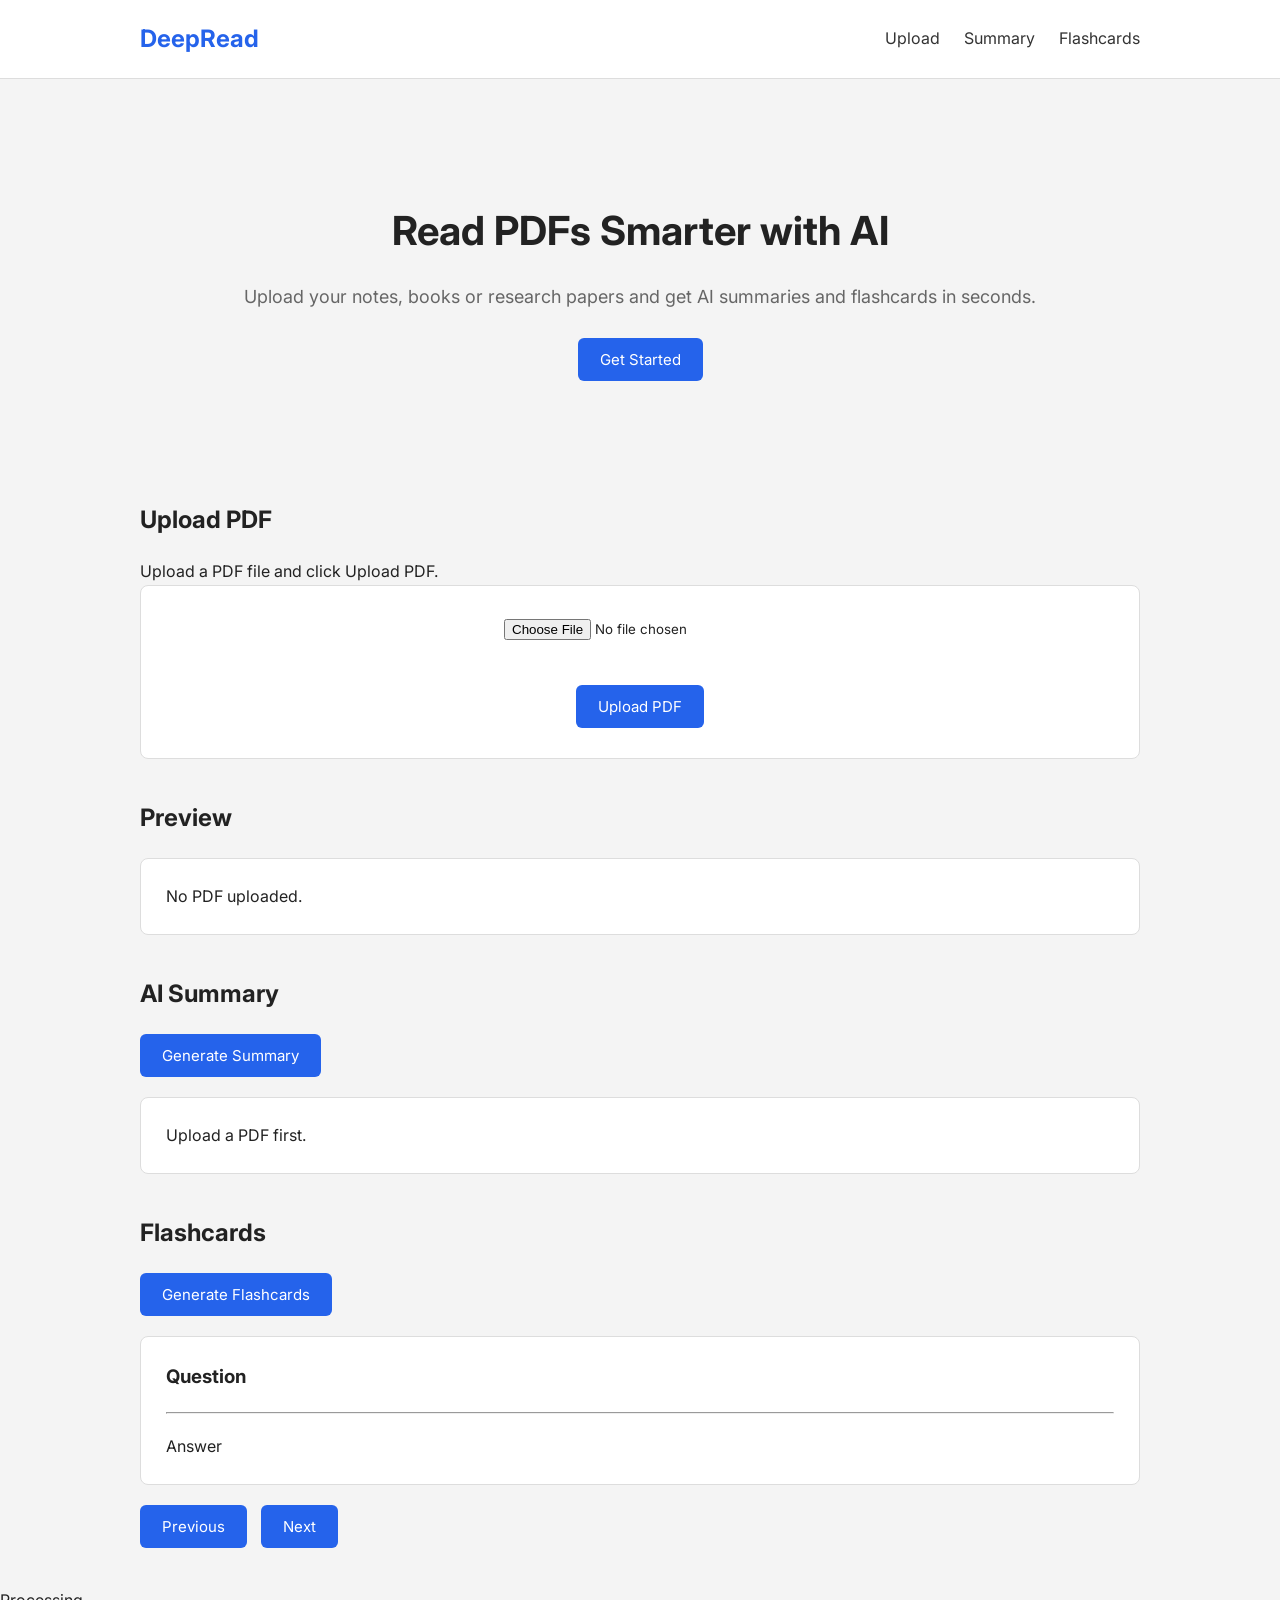
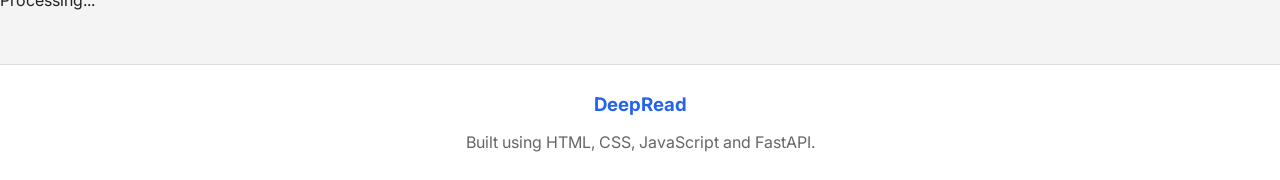
==== commit 815a2809: "Fix PDF preview and prepare for deployment" ====
--- a/index.html
+++ b/index.html
@@ -34,7 +34,6 @@
 
     </header>
 
-=
     <section class="hero">
 
        <h1>Read PDFs Smarter with AI</h1>
@@ -93,6 +92,8 @@
 
             <div class="preview-card">
 
+                <iframe id="pdfFrame" title="PDF Preview" style="display:none;"></iframe>
+
                 <div id="previewText">
     No PDF uploaded.
 </div>
--- a/style.css
+++ b/style.css
@@ -116,6 +116,14 @@
 
 }
 
+#pdfFrame{
+    width:100%;
+    height:520px;
+    border:1px solid #dddddd;
+    border-radius:6px;
+    margin-bottom:15px;
+}
+
 .summary-card h3{
     margin-top:20px;
     margin-bottom:10px;
